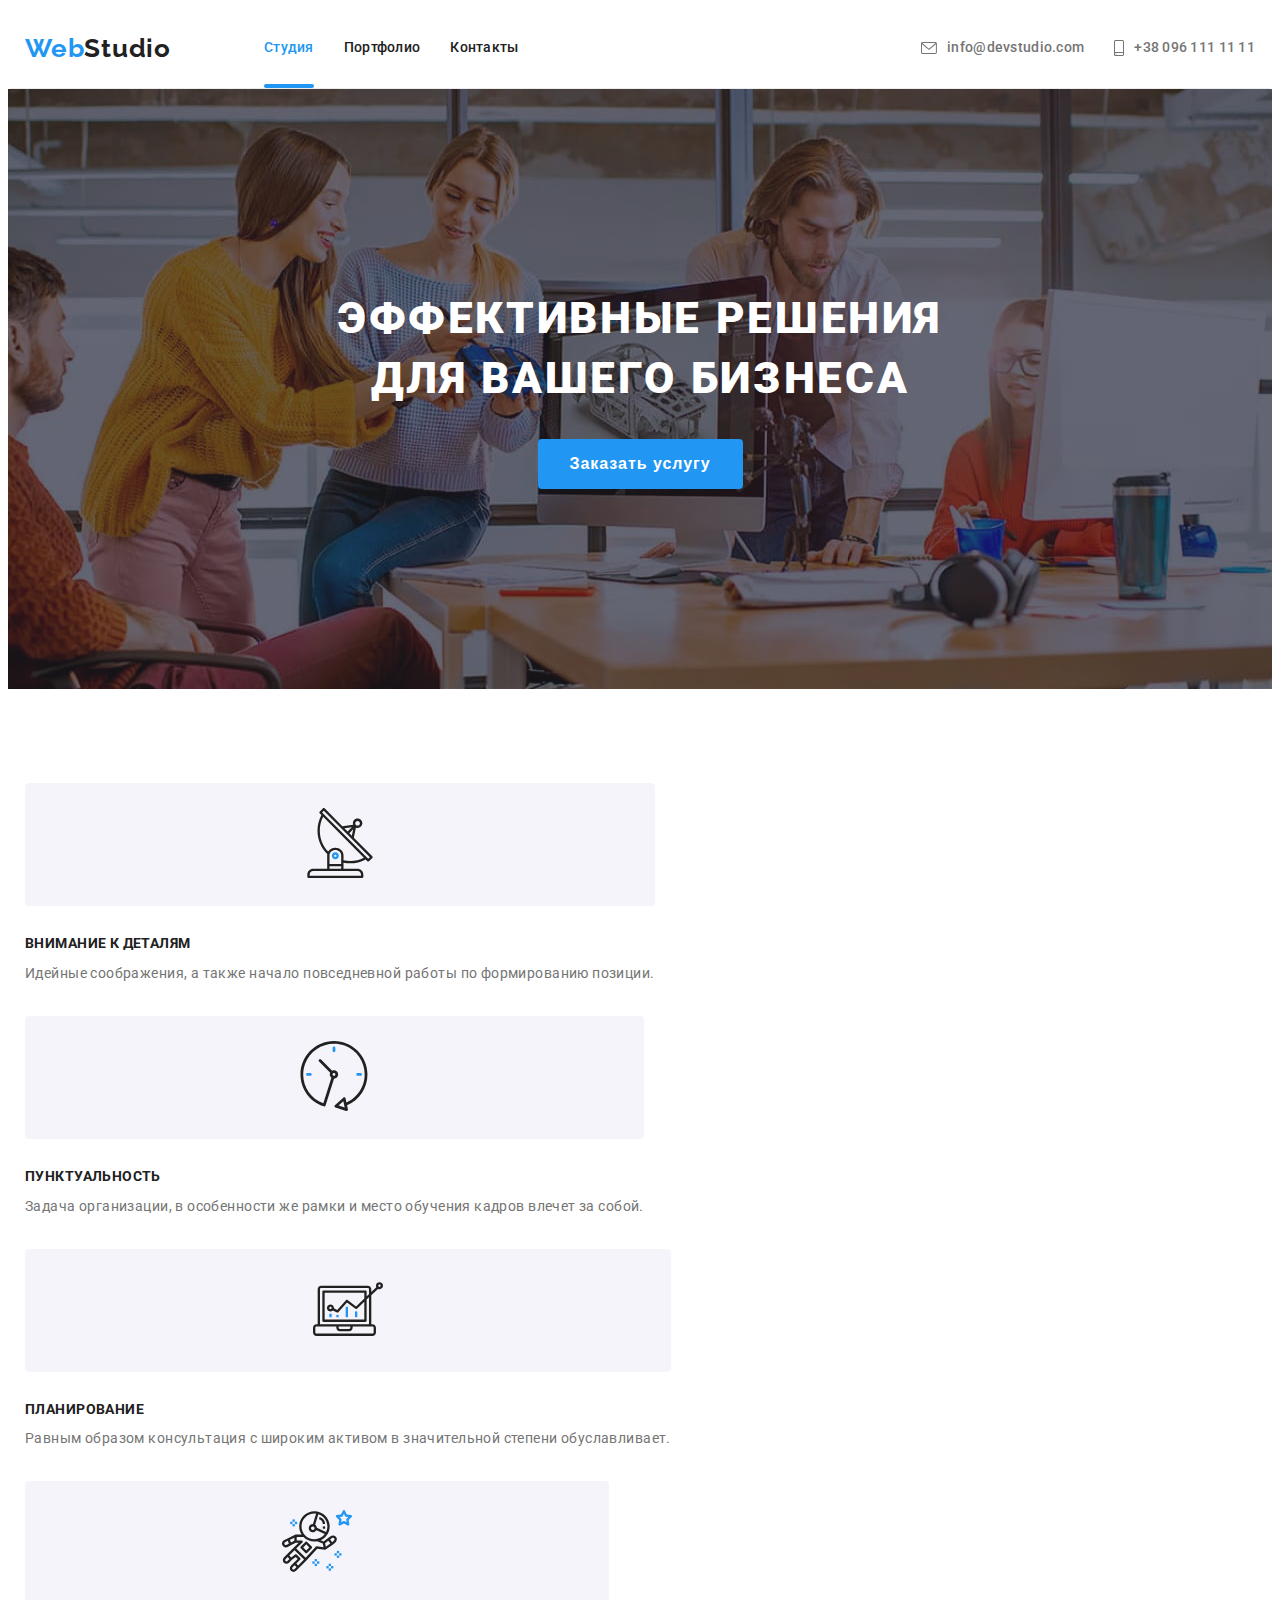
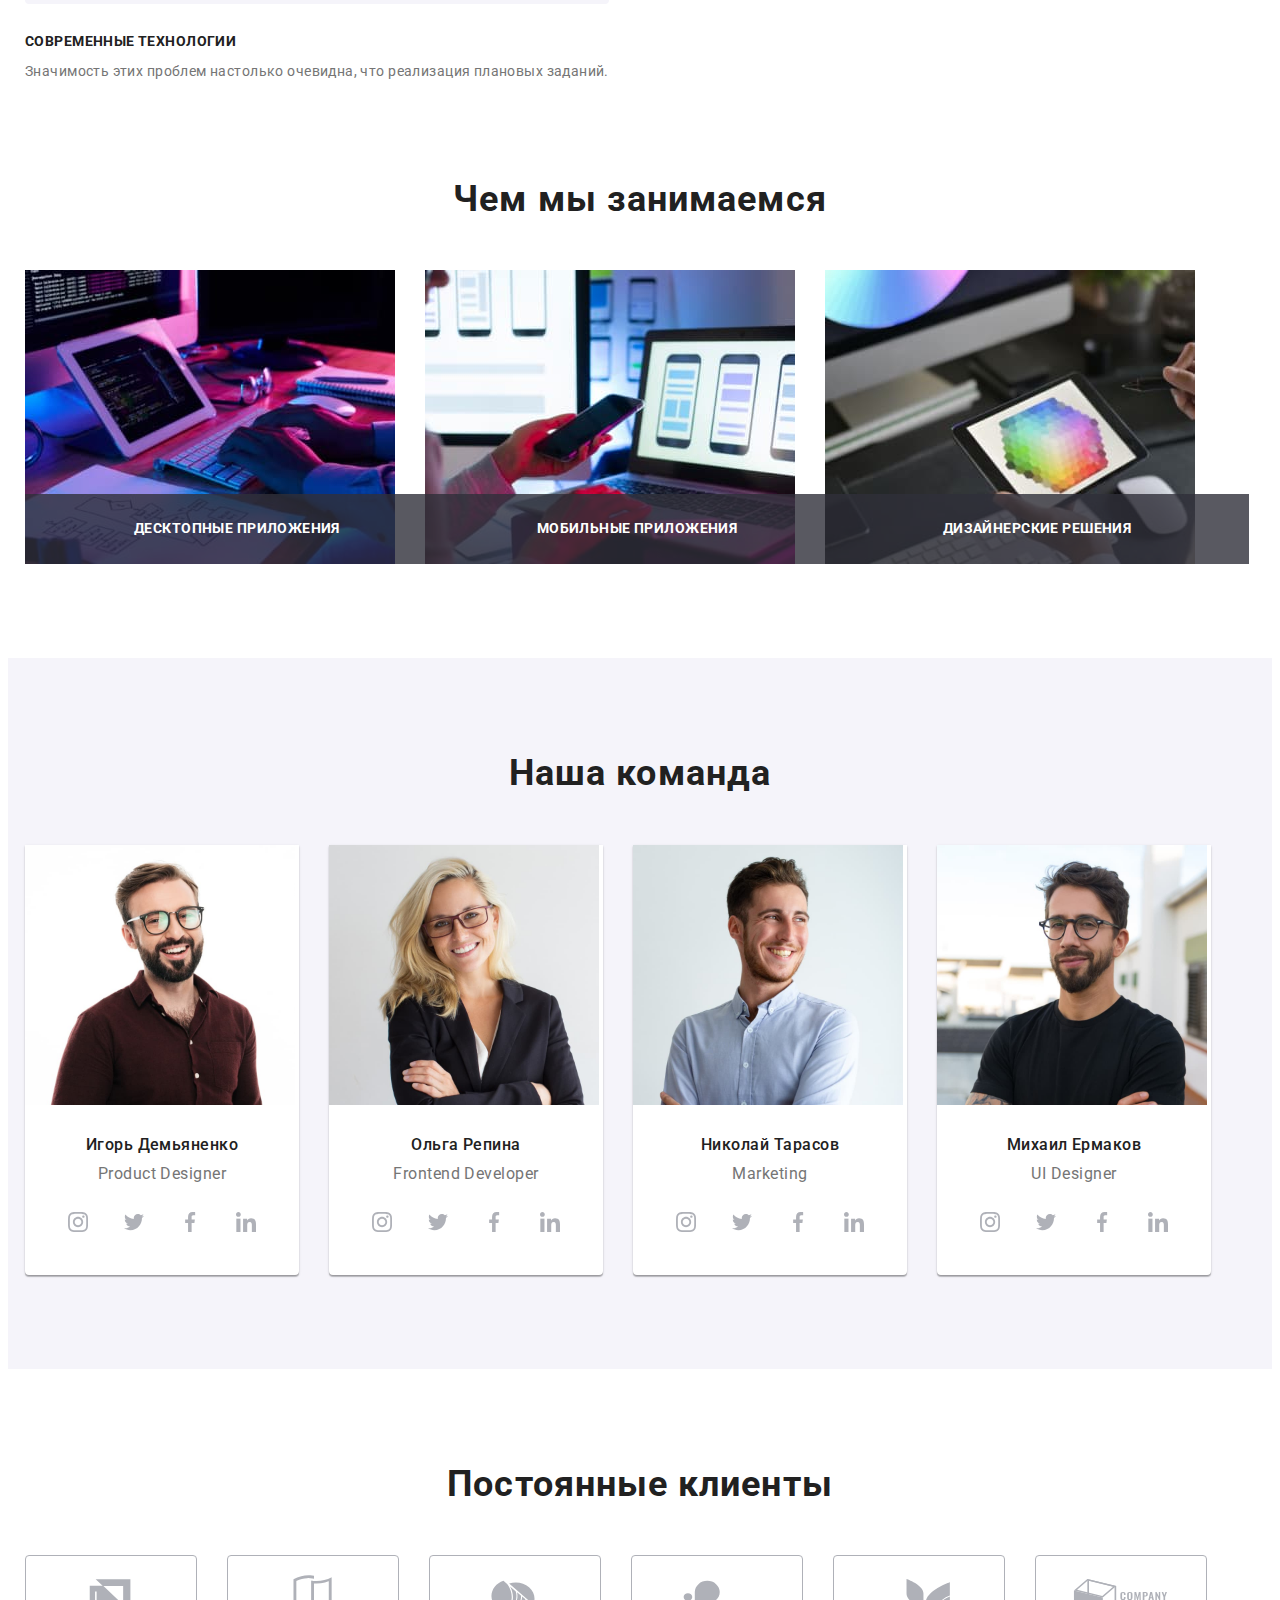
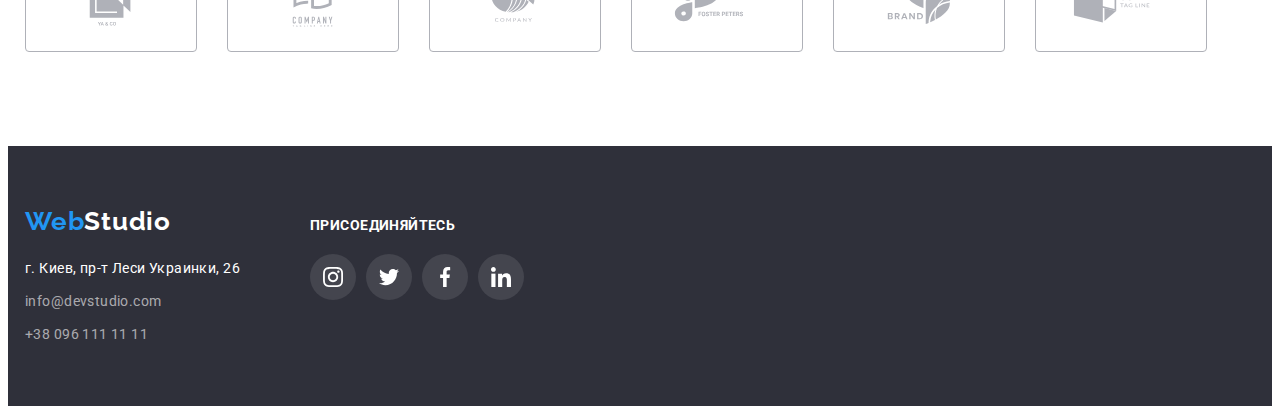
==== index.html @ f4f4cb3c "добавляет позиционирование и анимацию" ====
<!DOCTYPE html>
<html lang="ru">
  <head>
    <meta charset="UTF-8" />
    <meta http-equiv="X-UA-Compatible" content="IE=edge" />
    <meta name="viewport" content="width=device-width, initial-scale=1.0" />
    <title>Студия</title>
    <link rel="preconnect" href="https://fonts.googleapis.com" />
    <link rel="preconnect" href="https://fonts.gstatic.com" crossorigin />
    <link
      href="https://fonts.googleapis.com/css2?family=Raleway:wght@700&family=Roboto:wght@400;500;700;900&display=swap"
      rel="stylesheet"
    />
    <link
      rel="stylesheet"
      href="https://cdnjs.cloudflare.com/ajax/libs/modern-normalize/1.1.0/modern-normalize.min.css"
      integrity="sha512-wpPYUAdjBVSE4KJnH1VR1HeZfpl1ub8YT/NKx4PuQ5NmX2tKuGu6U/JRp5y+Y8XG2tV+wKQpNHVUX03MfMFn9Q=="
      crossorigin="anonymous"
      referrerpolicy="no-referrer"
    />
    <link rel="stylesheet" href="./css/styles.css" />
  </head>
  <body>
    <!--________________________ Хедер_______________________________________-->
    <header class="header">
      <div class="container">
        <a href="./index.html" class="logo link"
          >Web<span class="text-black">Studio</span></a
        >
        <nav class="nav">
          <ul class="nav-list list">
            <li class="nav-item">
              <a href="./index.html" class="nav-link current link">Студия</a>
            </li>
            <li class="nav-item">
              <a href="./portfolio.html" class="nav-link link">Портфолио</a>
            </li>
            <li class="nav-item">
              <a href="" class="nav-link link">Контакты</a>
            </li>
          </ul>
        </nav>

        <ul class="contacts-list list">
          <li class="contacts-item">
            <a href="mailto:info@devstudio.com" class="contacts-link link"
              ><svg class="icon contacts-icon" width="16" height="12">
                <use href="./images/icon.svg#icon-envelope"></use></svg
              >info@devstudio.com</a
            >
          </li>
          <li class="contacts-item">
            <a href="tel:+380961111111" class="contacts-link link">
              <svg class="icon contacts-icon" width="10" height="16">
                <use href="./images/icon.svg#icon-smartphone"></use></svg
              >+38 096 111 11 11</a
            >
          </li>
        </ul>
      </div>
    </header>

    <main>
      <!--__________________________Герой ____________________________-->
      <section class="hero">
        <div class="container">
          <h1 class="hero-title">Эффективные решения для вашего бизнеса</h1>
          <button class="hero-btn btn" type="button" data-modal-open>
            Заказать услугу
          </button>
        </div>
      </section>

      <!--________________________ Преимущества ______________________-->
      <section class="section features">
        <div class="container">
          <h2 class="visually-hidden">Преимущества</h2>
          <ul class="card-set features-list list">
            <li class="card-set-item features-item">
              <div class="features-wrap-icon">
                <svg class="icon features-icon" width="70" height="70">
                  <use href="./images/icon.svg#icon-antenna"></use>
                </svg>
              </div>
              <h3 class="features-title">Внимание к деталям</h3>
              <p class="features-text">
                Идейные соображения, а также начало повседневной работы по
                формированию позиции.
              </p>
            </li>
            <li class="card-set-item features-item">
              <div class="features-wrap-icon">
                <svg class="icon features-icon" width="70" height="70">
                  <use href="./images/icon.svg#icon-clock"></use>
                </svg>
              </div>
              <h3 class="features-title">Пунктуальность</h3>
              <p class="features-text">
                Задача организации, в особенности же рамки и место обучения
                кадров влечет за собой.
              </p>
            </li>
            <li class="card-set-item features-item">
              <div class="features-wrap-icon">
                <svg class="icon features-icon" width="70" height="70">
                  <use href="./images/icon.svg#icon-diagram"></use>
                </svg>
              </div>
              <h3 class="features-title">Планирование</h3>
              <p class="features-text">
                Равным образом консультация с широким активом в значительной
                степени обуславливает.
              </p>
            </li>
            <li class="card-set-item features-item">
              <div class="features-wrap-icon">
                <svg class="icon features-icon" width="70" height="70">
                  <use href="./images/icon.svg#icon-astronaut"></use>
                </svg>
              </div>
              <h3 class="features-title">Современные технологии</h3>
              <p class="features-text">
                Значимость этих проблем настолько очевидна, что реализация
                плановых заданий.
              </p>
            </li>
          </ul>
        </div>
      </section>
      <!--______________________ Чем мы занимаемся______________________-->
      <section class="section doing">
        <div class="container">
          <h2 class="section-title doing-title">Чем мы занимаемся</h2>
          <ul class="card-set doing-list list">
            <li class="card-set-item doing-item">
              <img
                src="./images/our-gualities-1.jpg"
                alt="our-gualities-1"
                width="370"
              />
              <h3 class="doing-item-title">Десктопные приложения</h3>
            </li>
            <li class="card-set-item doing-item">
              <img
                src="./images/our-gualities-2.jpg"
                alt="our-gualities-2"
                width="370"
              />
              <h3 class="doing-item-title">Мобильные приложения</h3>
            </li>
            <li class="card-set-item doing-item">
              <img
                src="./images/our-gualities-3.jpg"
                alt="our-gualities-3"
                width="370"
              />
              <h3 class="doing-item-title">Дизайнерские решения</h3>
            </li>
          </ul>
        </div>
      </section>
      <!--_______________________Наша команда ______________________________-->
      <section class="section team">
        <div class="container">
          <h2 class="section-title team-title">Наша команда</h2>
          <ul class="card-set team-list list">
            <li class="card-set-item team-item">
              <img
                src="./images/team-member-1.jpg"
                alt="team-member-1"
                width="270"
              />
              <div class="team-info">
                <h3 class="team-item-title">Игорь Демьяненко</h3>
                <p class="team-item-text">Product Designer</p>
                <ul class="card-set soc-list list">
                  <li class="card-set-item soc-item">
                    <a href="" class="soc-link link">
                      <svg class="icon item-icon" width="20" height="20">
                        <use href="./images/icon.svg#icon-instagram"></use>
                      </svg>
                    </a>
                  </li>
                  <li class="card-set-item soc-item">
                    <a href="" class="soc-link link">
                      <svg class="icon item-icon" width="20" height="20">
                        <use href="./images/icon.svg#icon-twitter"></use>
                      </svg>
                    </a>
                  </li>
                  <li class="card-set-item soc-item">
                    <a href="" class="soc-link link">
                      <svg class="icon item-icon" width="20" height="20">
                        <use href="./images/icon.svg#icon-facebook"></use>
                      </svg>
                    </a>
                  </li>
                  <li class="card-set-item soc-item">
                    <a href="" class="soc-link link">
                      <svg class="icon item-icon" width="20" height="20">
                        <use href="./images/icon.svg#icon-linkedin"></use>
                      </svg>
                    </a>
                  </li>
                </ul>
              </div>
            </li>
            <li class="card-set-item team-item">
              <img
                src="./images/team-member-2.jpg"
                alt="team-member-2"
                width="270"
              />
              <div class="team-info">
                <h3 class="team-item-title">Ольга Репина</h3>
                <p class="team-item-text">Frontend Developer</p>
                <ul class="card-set soc-list list">
                  <li class="card-set-item soc-item">
                    <a href="" class="soc-link link">
                      <svg class="icon item-icon" width="20" height="20">
                        <use href="./images/icon.svg#icon-instagram"></use>
                      </svg>
                    </a>
                  </li>
                  <li class="card-set-item soc-item">
                    <a href="" class="soc-link link">
                      <svg class="icon item-icon" width="20" height="20">
                        <use href="./images/icon.svg#icon-twitter"></use>
                      </svg>
                    </a>
                  </li>
                  <li class="card-set-item soc-item">
                    <a href="" class="soc-link link">
                      <svg class="icon item-icon" width="20" height="20">
                        <use href="./images/icon.svg#icon-facebook"></use>
                      </svg>
                    </a>
                  </li>
                  <li class="card-set-item soc-item">
                    <a href="" class="soc-link link">
                      <svg class="icon item-icon" width="20" height="20">
                        <use href="./images/icon.svg#icon-linkedin"></use>
                      </svg>
                    </a>
                  </li>
                </ul>
              </div>
            </li>
            <li class="card-set-item team-item">
              <img
                src="./images/team-member-3.jpg"
                alt="team-member-3"
                width="270"
              />
              <div class="team-info">
                <h3 class="team-item-title">Николай Тарасов</h3>
                <p class="team-item-text">Marketing</p>
                <ul class="card-set soc-list list">
                  <li class="card-set-item soc-item">
                    <a href="" class="soc-link link">
                      <svg class="icon item-icon" width="20" height="20">
                        <use href="./images/icon.svg#icon-instagram"></use>
                      </svg>
                    </a>
                  </li>
                  <li class="card-set-item soc-item">
                    <a href="" class="soc-link link">
                      <svg class="icon item-icon" width="20" height="20">
                        <use href="./images/icon.svg#icon-twitter"></use>
                      </svg>
                    </a>
                  </li>
                  <li class="card-set-item soc-item">
                    <a href="" class="soc-link link">
                      <svg class="icon item-icon" width="20" height="20">
                        <use href="./images/icon.svg#icon-facebook"></use>
                      </svg>
                    </a>
                  </li>
                  <li class="card-set-item soc-item">
                    <a href="" class="soc-link link">
                      <svg class="icon item-icon" width="20" height="20">
                        <use href="./images/icon.svg#icon-linkedin"></use>
                      </svg>
                    </a>
                  </li>
                </ul>
              </div>
            </li>
            <li class="card-set-item team-item">
              <img
                src="./images/team-member-4.jpg"
                alt="team-member-4"
                width="270"
              />
              <div class="team-info">
                <h3 class="team-item-title">Михаил Ермаков</h3>
                <p class="team-item-text">UI Designer</p>
                <ul class="card-set soc-list list">
                  <li class="card-set-item soc-item">
                    <a href="" class="soc-link link">
                      <svg class="icon item-icon" width="20" height="20">
                        <use href="./images/icon.svg#icon-instagram"></use>
                      </svg>
                    </a>
                  </li>
                  <li class="card-set-item soc-item">
                    <a href="" class="soc-link link">
                      <svg class="icon item-icon" width="20" height="20">
                        <use href="./images/icon.svg#icon-twitter"></use>
                      </svg>
                    </a>
                  </li>
                  <li class="card-set-item soc-item">
                    <a href="" class="soc-link link">
                      <svg class="icon item-icon" width="20" height="20">
                        <use href="./images/icon.svg#icon-facebook"></use>
                      </svg>
                    </a>
                  </li>
                  <li class="card-set-item soc-item">
                    <a href="" class="soc-link link">
                      <svg class="icon item-icon" width="20" height="20">
                        <use href="./images/icon.svg#icon-linkedin"></use>
                      </svg>
                    </a>
                  </li>
                </ul>
              </div>
            </li>
          </ul>
        </div>
      </section>

      <!-- _________________________Постоянные клиенты_________________________ -->
      <section class="clients section">
        <div class="container">
          <h2 class="clients-title section-title">Постоянные клиенты</h2>
          <ul class="card-set clients-list list">
            <li class="card-set-item clients-item">
              <a href="" class="clients-link link">
                <svg class="icon clients-icon" width="106" height="60">
                  <use href="./images/icon.svg#icon-logo-1"></use>
                </svg>
              </a>
            </li>
            <li class="card-set-item clients-item">
              <a href="" class="clients-link link">
                <svg class="icon clients-icon" width="106" height="60">
                  <use href="./images/icon.svg#icon-logo-2"></use>
                </svg>
              </a>
            </li>
            <li class="card-set-item clients-item">
              <a href="" class="clients-link link">
                <svg class="icon clients-icon" width="106" height="60">
                  <use href="./images/icon.svg#icon-logo-3"></use>
                </svg>
              </a>
            </li>
            <li class="card-set-item clients-item">
              <a href="" class="clients-link link">
                <svg class="icon clients-icon" width="106" height="60">
                  <use href="./images/icon.svg#icon-logo-4"></use>
                </svg>
              </a>
            </li>
            <li class="card-set-item clients-item">
              <a href="" class="clients-link link">
                <svg class="icon clients-icon" width="106" height="60">
                  <use href="./images/icon.svg#icon-logo-5"></use>
                </svg>
              </a>
            </li>
            <li class="card-set-item clients-item">
              <a href="" class="clients-link link">
                <svg class="icon clients-icon" width="106" height="60">
                  <use href="./images/icon.svg#icon-logo-6"></use>
                </svg>
              </a>
            </li>
          </ul>
        </div>
      </section>
    </main>
    <!--____________________________ Футер ___________________________________-->
    <footer class="footer">
      <div class="container footer-container">
        <div class="footer-contacts-info">
          <a href="./index.html" class="logo link"
            >Web<span class="text-white">Studio</span></a
          >
          <address class="footer-address">
            г. Киев, пр-т Леси Украинки, 26
            <ul class="footer-address-list list">
              <li class="footer-address-item">
                <a
                  href="mailto:info@devstudio.com"
                  class="footer-address-link link"
                  >info@devstudio.com</a
                >
              </li>
              <li class="footer-address-item">
                <a href="tel:+380961111111" class="footer-address-link link"
                  >+38 096 111 11 11</a
                >
              </li>
            </ul>
          </address>
        </div>
        <div class="footer-subscribe">
          <b class="subscrible-title">Присоединяйтесь</b>
          <ul class="card-set soc-list list">
            <li class="card-set-item soc-item">
              <a href="" class="soc-link link">
                <svg class="icon item-icon" width="20" height="20">
                  <use href="./images/icon.svg#icon-instagram"></use>
                </svg>
              </a>
            </li>
            <li class="card-set-item soc-item">
              <a href="" class="soc-link link">
                <svg class="icon item-icon" width="20" height="20">
                  <use href="./images/icon.svg#icon-twitter"></use>
                </svg>
              </a>
            </li>
            <li class="card-set-item soc-item">
              <a href="" class="soc-link link">
                <svg class="icon item-icon" width="20" height="20">
                  <use href="./images/icon.svg#icon-facebook"></use>
                </svg>
              </a>
            </li>
            <li class="card-set-item soc-item">
              <a href="" class="soc-link link">
                <svg class="icon item-icon" width="20" height="20">
                  <use href="./images/icon.svg#icon-linkedin"></use>
                </svg>
              </a>
            </li>
          </ul>
        </div>
      </div>
    </footer>
    <div class="backdrop is-hidden" data-modal>
      <div class="modal">
        <button class="btn modal-btn-close" type="button" data-modal-close>
          <svg
            class="icon icon-modal-btn"
            width="18"
            height="18"
            data-modal-close
          >
            <use href="./images/icon.svg#icon-btn-close"></use>
          </svg>
        </button>
      </div>
    </div>
    <script src="./js/modal.js"></script>
  </body>
</html>
---- css/styles.css ----
/* цвет основного текста #757575 */
/* вторичный цвет текста  #212121;
     /* акцент #2196F3 */
/* цвет фона ##FFFFFF */
/* вторичный цвет фона #F5F4FA */

:root {
  --primary-text-color: #757575;
  --secondary-text-color: ;
  --title-text-color: #212121;
  --secondary-title-color: #ffffff;
  --accent-color: #2196f3;
  --primary-bg-color: #ffffff;
  --secondary-bg-color: #f5f4fa;
  --card-gap: 30px;
  --card-item: 3;
  --color-icon: #afb1b8;
  --transition: 250ms cubic-bezier(0.4, 0, 0.2, 1);
}

h1,
h2,
h3,
h4,
h5,
h6,
p {
  margin: 0;
}

ul {
  margin: 0;
  padding-left: 0;
}

body {
  font-family: "Roboto", sans-serif;
  font-size: 14px;
  background-color: var(--primary-bg-color);
  color: var(--primary-text-color);
}

img {
  display: block;
  max-width: 100%;
  height: auto;
}

a {
  color: currentColor;
}

.section {
  padding-top: 94px;
  padding-bottom: 94px;
}

.container {
  width: 1230px;
  padding-left: 15px;
  padding-right: 15px;
  margin: 0 auto;
}

.link {
  text-decoration: none;
}

.list {
  list-style: none;
}

.btn {
  cursor: pointer;
  border: none;
  border-radius: 4px;
}

.visually-hidden {
  position: absolute;
  width: 1px;
  height: 1px;
  margin: -1px;
  border: 0;
  padding: 0;
  white-space: nowrap;
  clip-path: inset(100%);
  clip: rect(0 0 0 0);
  overflow: hidden;
}

.accent {
  color: var(--accent-color);
}

.section-title {
  margin-left: auto;
  margin-right: auto;
  margin-bottom: 50px;
  font-weight: 700;
  font-size: 36px;
  line-height: 1.17;
  letter-spacing: 0.03em;
  text-align: center;
  color: var(--title-text-color);
}

.card-set {
  display: flex;
  flex-wrap: wrap;
  gap: var(--card-gap);
}

.card-set-item {
  flex-basis: calc(
    (100% - ((var(--card-item)-1)) * var(--card-gap)) / var(--card-item)
  );
}

.text-white {
  color: var(--secondary-title-color);
}
.text-black {
  color: var(--title-text-color);
}

.icon {
  fill: #afb1b8;
}
/* Социальные сети */
.soc-list {
  --card-gap: 10px;
  --card-item: 4;
}

.item-icon {
  transition: fill var(--transition);
}

.soc-link {
  transition: background-color var(--transition);
  display: flex;
  align-items: center;
  justify-content: center;
  width: 44px;
  height: 44px;
  border-radius: 50%;
  border: 1px solid transparent;
}

.soc-link:hover,
.soc-link:focus {
  background-color: var(--accent-color);
}

.soc-link:hover .item-icon,
.soc-link:focus .item-icon {
  fill: #ffffff;
}
/* ------------------------Хедер---------------------------- */
.header .container {
  display: flex;
  align-items: center;
  border-bottom: 1px solid #ececec;
}

.header .logo {
  margin-right: 93px;
}

.logo {
  font-family: "Raleway";
  font-weight: 700;
  font-size: 26px;
  line-height: 1.19;
  letter-spacing: 0.03em;
  color: var(--accent-color);
}

.nav-list,
.contacts-list {
  display: flex;
  gap: var(--card-gap);
}

.contacts-list {
  margin-left: auto;
}

.nav-item {
  position: relative;
}

.nav-link,
.contacts-link {
  transition: color var(--transition);
  display: block;
  align-items: center;
  justify-content: center;
  padding-top: 32px;
  padding-bottom: 32px;
  font-weight: 500;
  line-height: 1.14;
  letter-spacing: 0.02em;
}

.nav-link {
  color: var(--title-text-color);
}

.nav-link.current {
  color: var(--accent-color);
}

.current.nav-link::after {
  position: absolute;
  bottom: 0;
  content: "";
  display: block;
  height: 4px;
  width: 100%;
  border-radius: 2px;
  background-color: var(--accent-color);
}

.contacts-link {
  display: flex;
  color: var(--primary-text-color);
}

.nav-link:hover,
.nav-link:focus,
.contacts-link:hover,
.contacts-link:focus {
  color: var(--accent-color);
}

.contacts-icon {
  transition: fill var(--transition);
  fill: currentColor;
  margin-right: 10px;
}

.contacts-link:hover .contacts-icon,
.contacts-link:focus .contacts-icon {
  fill: currentColor;
}
/* --------------------Герой--------------------------- */
.hero {
  padding-top: 200px;
  padding-bottom: 200px;
  text-align: center;
  background-color: #2f303a;
  background-image: linear-gradient(
      rgba(47, 48, 58, 0.4),
      rgba(47, 48, 58, 0.4)
    ),
    url(../images/hero.jpg);
  background-size: cover;
  background-repeat: no-repeat;
  background-position: center;
  max-width: 1600px;
}

.hero-title {
  margin-bottom: 30px;
  margin-left: auto;
  margin-right: auto;
  max-width: 696px;

  font-weight: 900;
  font-size: 44px;
  line-height: 1.36;
  letter-spacing: 0.06em;
  text-transform: uppercase;
  color: var(--secondary-title-color);
}

.hero-btn {
  transition: background-color var(--transition);
  display: flex;
  justify-content: center;
  align-items: center;
  padding: 10px 32px;
  font-weight: 700;
  font-size: 16px;
  line-height: 1.88;
  letter-spacing: 0.06em;
  color: var(--secondary-title-color);
  background-color: var(--accent-color);
  margin: 0 auto;
}
.hero-btn:hover,
.hero-btn:focus {
  background-color: #188ce8;
}

/* ---------------------- Преимущества ----------------- */
.features-item {
  --card-gap: 30px;
  --card-item: 4;
}

.features-wrap-icon {
  margin-bottom: 30px;
  background-color: var(--secondary-bg-color);
  border-radius: 4px;
  text-align: center;
}

.features-icon {
  margin-bottom: 25px;
  margin-top: 25px;
  fill: var(--title-text-color);
}

.features-title {
  margin-bottom: 10px;
  font-weight: 700;
  font-size: 14px;
  line-height: 1.14;
  letter-spacing: 0.03em;
  text-transform: uppercase;
  color: var(--title-text-color);
}

.features-text {
  line-height: 1.71;
  letter-spacing: 0.03em;
}

/* ---------------------Чем мы занимаемся------------------ */
.doing {
  padding-top: 0;
}

.doing-item {
  position: relative;
}

.doing-item-title {
  position: absolute;
  bottom: 0;
  left: 0;
  width: 100%;
  padding: 27px;
  font-weight: 700;
  font-size: 14px;
  line-height: 1.14;
  text-align: center;
  letter-spacing: 0.03em;
  text-transform: uppercase;
  background: rgba(47, 48, 58, 0.8);
  color: var(--secondary-title-color);
}
/* ------------------ Наша команда------------------------ */
.team {
  background-color: var(--secondary-bg-color);
}

.team-item {
  box-shadow: 0px 1px 3px rgba(0, 0, 0, 0.12), 0px 1px 1px rgba(0, 0, 0, 0.14),
    0px 2px 1px rgba(0, 0, 0, 0.2);
  border-radius: 0px 0px 4px 4px;

  --card-item: 4;
  text-align: center;
  background-color: var(--primary-bg-color);
}

.team-info {
  padding: 30px;
}

.team-item-title {
  margin-bottom: 10px;
  font-weight: 500;
  font-size: 16px;
  line-height: 1.19;
  letter-spacing: 0.03em;
  color: var(--title-text-color);
}

.team-item-text {
  margin-bottom: 16px;
  font-size: 16px;
  line-height: 1.19;
  letter-spacing: 0.03em;
}

/* --------------Постоянные клиенты--------------------*/
.clients-list {
  --card-gap: 30px;
  --card-item: 6;
}

.clients-link {
  transition: color var(--transition);
  display: block;
  padding: 16px 32px;
  border: 1px solid;
  border-radius: 4px;
  color: var(--color-icon);
}

.clients-icon {
  transition: fill var(--transition);
  fill: currentColor;
}

.clients-link:hover,
.clients-link:focus {
  border: 1px solid;
  color: var(--accent-color);
}

.clients-link:hover .clients-icon,
.clients-link:focus .clients-icon {
  fill: currentColor;
}

/* ----------------------Футер ----------------------- */

.footer {
  padding-top: 60px;
  padding-bottom: 60px;
  background-color: #2f303a;
}

.footer-container {
  display: flex;
}

.footer-contacts-info {
  display: block;
  margin-right: 70px;
}

.footer .logo {
  display: block;
  margin-bottom: 20px;
}

.footer-address {
  color: var(--secondary-title-color);
  font-style: normal;
  line-height: 1.71;
  letter-spacing: 0.03em;
}

.footer-address-list,
.footer-address-item + .footer-address-item {
  margin-top: 9px;
}

.footer-address-link {
  transition: color var(--transition);
  color: rgba(255, 255, 255, 0.6);
}

.footer-address-link:hover,
.footer-address-link:focus {
  color: var(--accent-color);
}

.footer-subscribe {
  margin-right: auto;
  margin-top: 12px;
}

.subscrible-title {
  display: block;
  margin-bottom: 20px;
  font-weight: 700;
  font-size: 14px;
  line-height: 1.14;
  letter-spacing: 0.03em;
  text-transform: uppercase;
  color: var(--secondary-title-color);
}

.footer-subscribe .soc-link {
  background-color: rgba(255, 255, 255, 0.1);
}

.footer-subscribe .icon {
  fill: var(--secondary-title-color);
}

.footer-subscribe .soc-link:hover,
.footer-subscribe .soc-link:focus {
  background-color: var(--accent-color);
}

/* ----------------- Модальное окно ------------------------*/
.is-hidden {
  opacity: 0;
  visibility: hidden;
  pointer-events: none;
}

.backdrop {
  transition: opacity var(--transition), visibility var(--transition);
  top: 0;
  left: 0;
  position: fixed;
  width: 100%;
  height: 100%;
  background-color: rgba(0, 0, 0, 0.2);
}

.modal {
  transition: transform var(--transition);
  transform: translate(-50%, -50%);
  position: absolute;
  top: 50%;
  left: 50%;
  width: 528px;
  height: 581px;
  background-color: #fff;
  border-radius: 4px;
}

.backdrop.is-hidden .modal {
  transform: translate(-50%, -50%) scale(0);
}

.modal-btn-close {
  position: absolute;
  top: 8px;
  right: 8px;
  display: flex;
  align-items: center;
  justify-content: center;
  border: 1px solid rgba(0, 0, 0, 0.1);
  border-radius: 50%;
  width: 30px;
  height: 30px;
  background-color: transparent;
  color: #000000;
}

.icon-modal-btn {
  fill: currentColor;
}
/* -----------------Страница Портфолио------------------- */
.filters-list {
  display: flex;
  justify-content: center;
  margin-bottom: 50px;
}

.filters-item:not(:last-child) {
  margin-right: 8px;
}

.filters-btn {
  transition: color var(--transition), background-color var(--transition),
    box-shadow var(--transition);
  padding-top: 6px;
  padding-right: 22px;
  padding-bottom: 6px;
  padding-left: 22px;
  font-weight: 500;
  font-size: 16px;
  line-height: 1.62;
  letter-spacing: 0.03em;
  background-color: var(--secondary-bg-color);
  color: var(--title-text-color);
}

.filters-btn:focus,
.filters-btn:hover {
  color: var(--secondary-title-color);
  background-color: var(--accent-color);
  box-shadow: 0px 3px 1px rgba(0, 0, 0, 0.1), 0px 1px 2px rgba(0, 0, 0, 0.08),
    0px 2px 2px rgba(0, 0, 0, 0.12);
}

.projects-item {
  border: 1px solid #eeeeee;
}

.projects-item:hover,
.projects-item:focus {
  box-shadow: 0px 1px 1px rgba(0, 0, 0, 0.12), 0px 4px 4px rgba(0, 0, 0, 0.06),
    1px 4px 6px rgba(0, 0, 0, 0.16);
}

.projects-thumb {
  position: relative;
  overflow: hidden;
}

.projects-thumb:hover .overlay-text,
.projects-thumb:focus .overlay-text {
  transform: translateY(0);
}

.overlay-text {
  transition: transform var(--transition);
  transform: translateY(100%);
  top: 0;
  position: absolute;
  display: flex;
  align-items: center;
  justify-content: center;
  padding: 24px;
  width: 100%;
  height: 100%;
  font-size: 18px;
  line-height: 1.56;
  letter-spacing: 0.03em;
  color: var(--secondary-title-color);
  background-color: rgba(33, 150, 243, 0.9);
}

.projects-wrap {
  padding: 20px 24px;
}

.projects-title {
  margin-bottom: 4px;
  font-weight: 700;
  font-size: 18px;
  line-height: 2;
  letter-spacing: 0.06em;
  color: var(--title-text-color);
}

.projects-group {
  font-size: 16px;
  line-height: 1.88;
  letter-spacing: 0.03em;
  color: var(--primary-text-color);
}
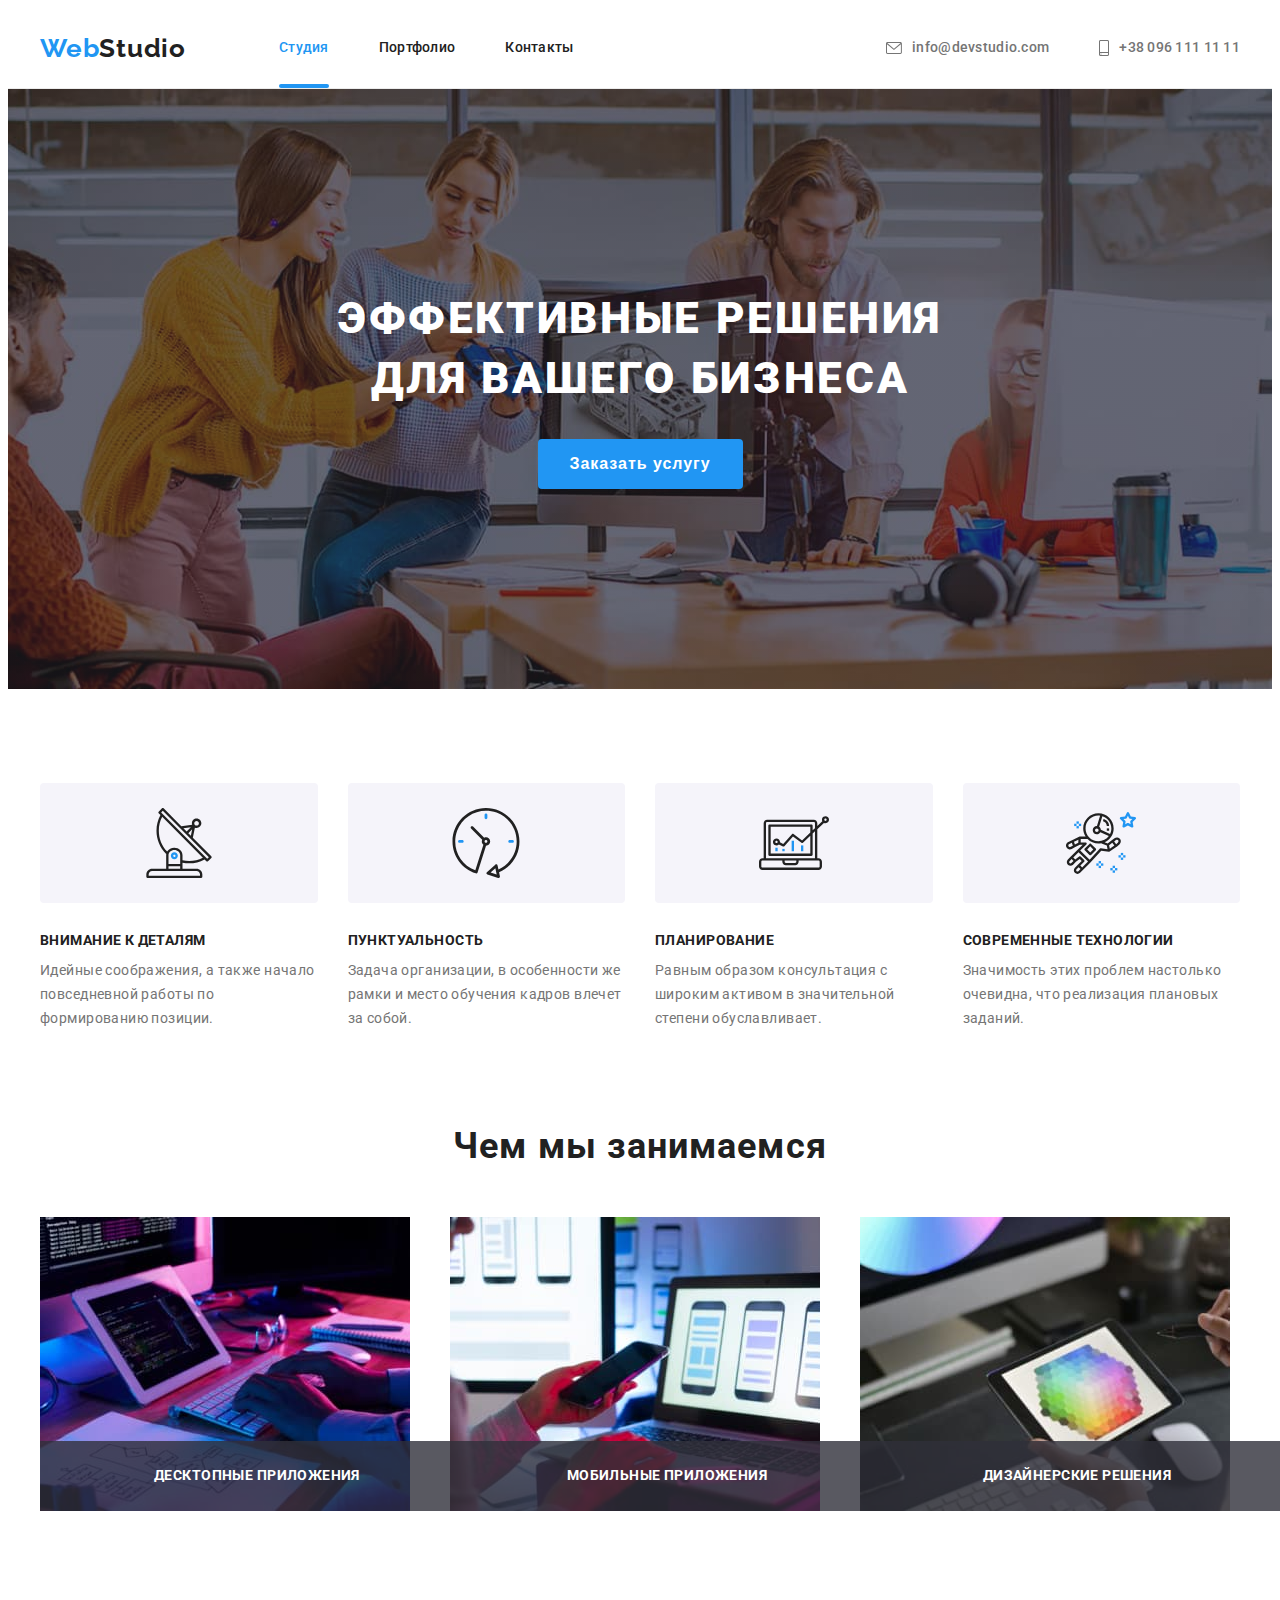
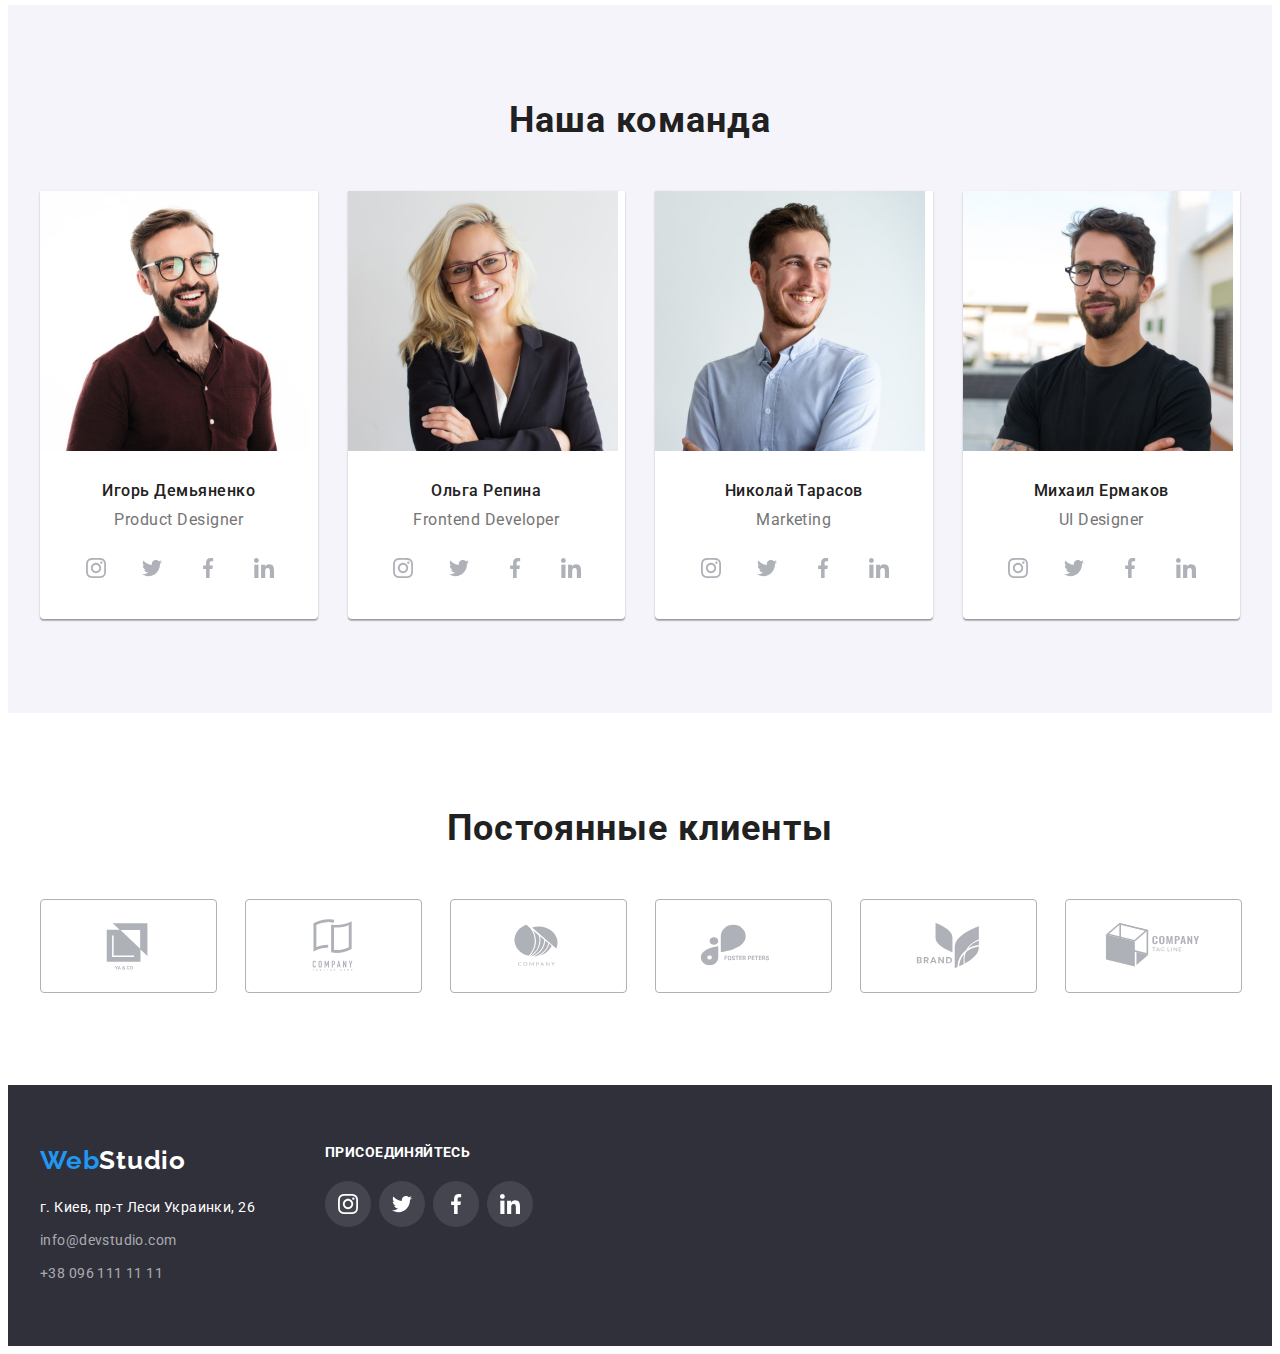
==== commit 5ff158f3: "commit" ====
--- a/index.html
+++ b/index.html
@@ -387,26 +387,28 @@
     <footer class="footer">
       <div class="container footer-container">
         <div class="footer-contacts-info">
-          <a href="./index.html" class="logo link"
-            >Web<span class="text-white">Studio</span></a
-          >
-          <address class="footer-address">
-            г. Киев, пр-т Леси Украинки, 26
-            <ul class="footer-address-list list">
-              <li class="footer-address-item">
-                <a
-                  href="mailto:info@devstudio.com"
-                  class="footer-address-link link"
-                  >info@devstudio.com</a
-                >
-              </li>
-              <li class="footer-address-item">
-                <a href="tel:+380961111111" class="footer-address-link link"
-                  >+38 096 111 11 11</a
-                >
-              </li>
-            </ul>
-          </address>
+          <div class="footer-content">
+            <a href="./index.html" class="logo link"
+              >Web<span class="text-white">Studio</span></a
+            >
+            <address class="footer-address">
+              г. Киев, пр-т Леси Украинки, 26
+              <ul class="footer-address-list list">
+                <li class="footer-address-item">
+                  <a
+                    href="mailto:info@devstudio.com"
+                    class="footer-address-link link"
+                    >info@devstudio.com</a
+                  >
+                </li>
+                <li class="footer-address-item">
+                  <a href="tel:+380961111111" class="footer-address-link link"
+                    >+38 096 111 11 11</a
+                  >
+                </li>
+              </ul>
+            </address>
+          </div>
         </div>
         <div class="footer-subscribe">
           <b class="subscrible-title">Присоединяйтесь</b>
--- a/css/styles.css
+++ b/css/styles.css
@@ -56,7 +56,7 @@
 }
 
 .container {
-  width: 1230px;
+  width: 1200px;
   padding-left: 15px;
   padding-right: 15px;
   margin: 0 auto;
@@ -94,8 +94,6 @@
 }
 
 .section-title {
-  margin-left: auto;
-  margin-right: auto;
   margin-bottom: 50px;
   font-weight: 700;
   font-size: 36px;
@@ -113,7 +111,7 @@
 
 .card-set-item {
   flex-basis: calc(
-    (100% - ((var(--card-item)-1)) * var(--card-gap)) / var(--card-item)
+    ((100% - (var(--card-item) - 1) * var(--card-gap))) / var(--card-item)
   );
 }
 
@@ -137,13 +135,18 @@
   transition: fill var(--transition);
 }
 
+.soc-item {
+  width: 44px;
+  height: 44px;
+}
+
 .soc-link {
   transition: background-color var(--transition);
   display: flex;
   align-items: center;
   justify-content: center;
-  width: 44px;
-  height: 44px;
+  width: 100%;
+  height: 100%;
   border-radius: 50%;
   border: 1px solid transparent;
 }
@@ -158,10 +161,12 @@
   fill: #ffffff;
 }
 /* ------------------------Хедер---------------------------- */
+.header {
+  border-bottom: 1px solid #ececec;
+}
 .header .container {
   display: flex;
   align-items: center;
-  border-bottom: 1px solid #ececec;
 }
 
 .header .logo {
@@ -180,7 +185,7 @@
 .nav-list,
 .contacts-list {
   display: flex;
-  gap: var(--card-gap);
+  gap: 50px;
 }
 
 .contacts-list {
@@ -250,6 +255,7 @@
   padding-top: 200px;
   padding-bottom: 200px;
   text-align: center;
+  margin: 0 auto;
   background-color: #2f303a;
   background-image: linear-gradient(
       rgba(47, 48, 58, 0.4),
@@ -302,10 +308,12 @@
 }
 
 .features-wrap-icon {
+  display: flex;
+  align-items: center;
+  justify-content: center;
   margin-bottom: 30px;
   background-color: var(--secondary-bg-color);
   border-radius: 4px;
-  text-align: center;
 }
 
 .features-icon {
@@ -368,8 +376,16 @@
   background-color: var(--primary-bg-color);
 }
 
+.team-item .soc-list {
+  padding-left: 22px;
+  padding-right: 22px;
+}
+
 .team-info {
-  padding: 30px;
+  padding-top: 30px;
+  padding-bottom: 30px;
+  padding-right: 10px;
+  padding-left: 10px;
 }
 
 .team-item-title {
@@ -394,10 +410,18 @@
   --card-item: 6;
 }
 
+.clients-item {
+  width: 170px;
+  height: 92px;
+}
+
 .clients-link {
   transition: color var(--transition);
-  display: block;
-  padding: 16px 32px;
+  display: flex;
+  align-items: center;
+  justify-content: center;
+  width: 100%;
+  height: 100%;
   border: 1px solid;
   border-radius: 4px;
   color: var(--color-icon);
@@ -410,7 +434,6 @@
 
 .clients-link:hover,
 .clients-link:focus {
-  border: 1px solid;
   color: var(--accent-color);
 }
 
@@ -432,7 +455,11 @@
 }
 
 .footer-contacts-info {
-  display: block;
+  display: flex;
+  align-items: baseline;
+}
+
+.footer-content {
   margin-right: 70px;
 }
 
@@ -465,7 +492,6 @@
 
 .footer-subscribe {
   margin-right: auto;
-  margin-top: 12px;
 }
 
 .subscrible-title {
@@ -581,8 +607,15 @@
   border: 1px solid #eeeeee;
 }
 
-.projects-item:hover,
-.projects-item:focus {
+.projects-link {
+  transition: box-shadow var(--transition);
+  display: block;
+  width: 100%;
+  height: 100%;
+}
+
+.projects-link:hover,
+.projects-link:focus {
   box-shadow: 0px 1px 1px rgba(0, 0, 0, 0.12), 0px 4px 4px rgba(0, 0, 0, 0.06),
     1px 4px 6px rgba(0, 0, 0, 0.16);
 }
@@ -592,8 +625,8 @@
   overflow: hidden;
 }
 
-.projects-thumb:hover .overlay-text,
-.projects-thumb:focus .overlay-text {
+.projects-link:hover .overlay-text,
+.projects-link:focus .overlay-text {
   transform: translateY(0);
 }
 
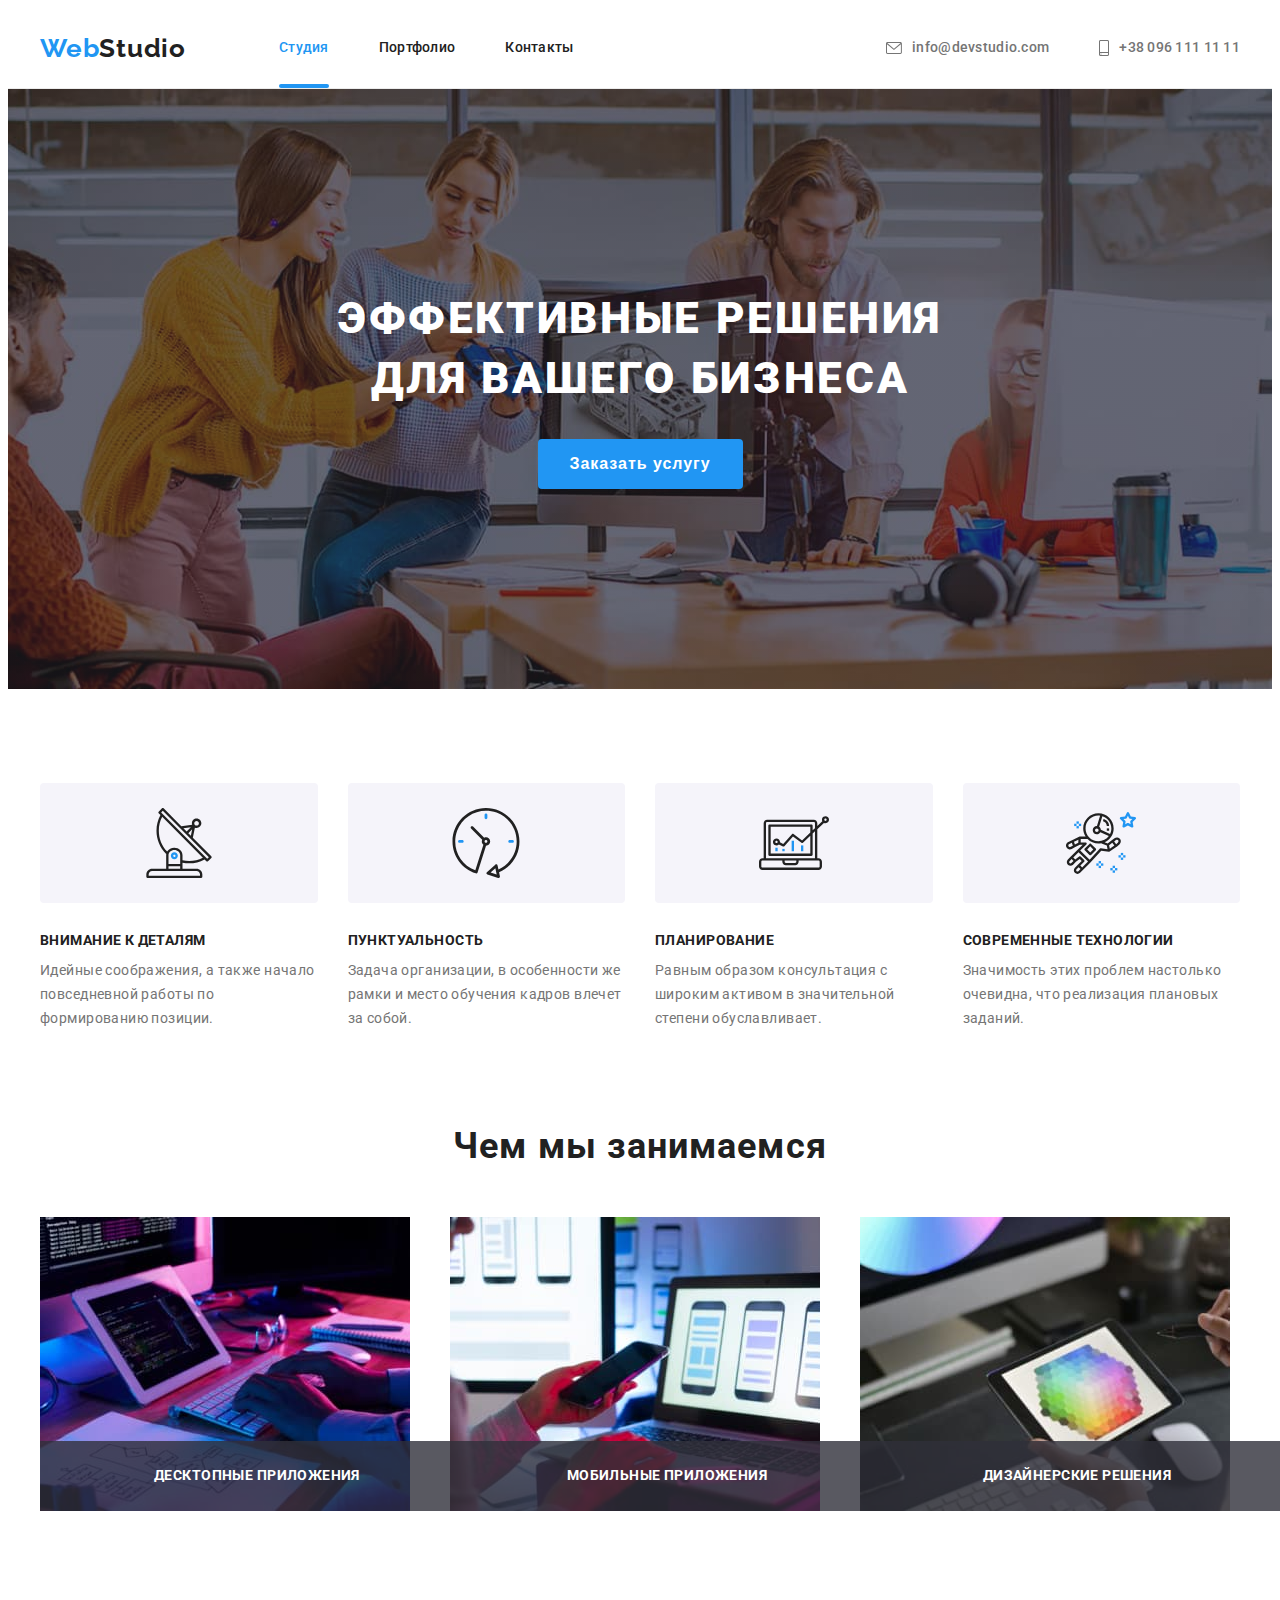
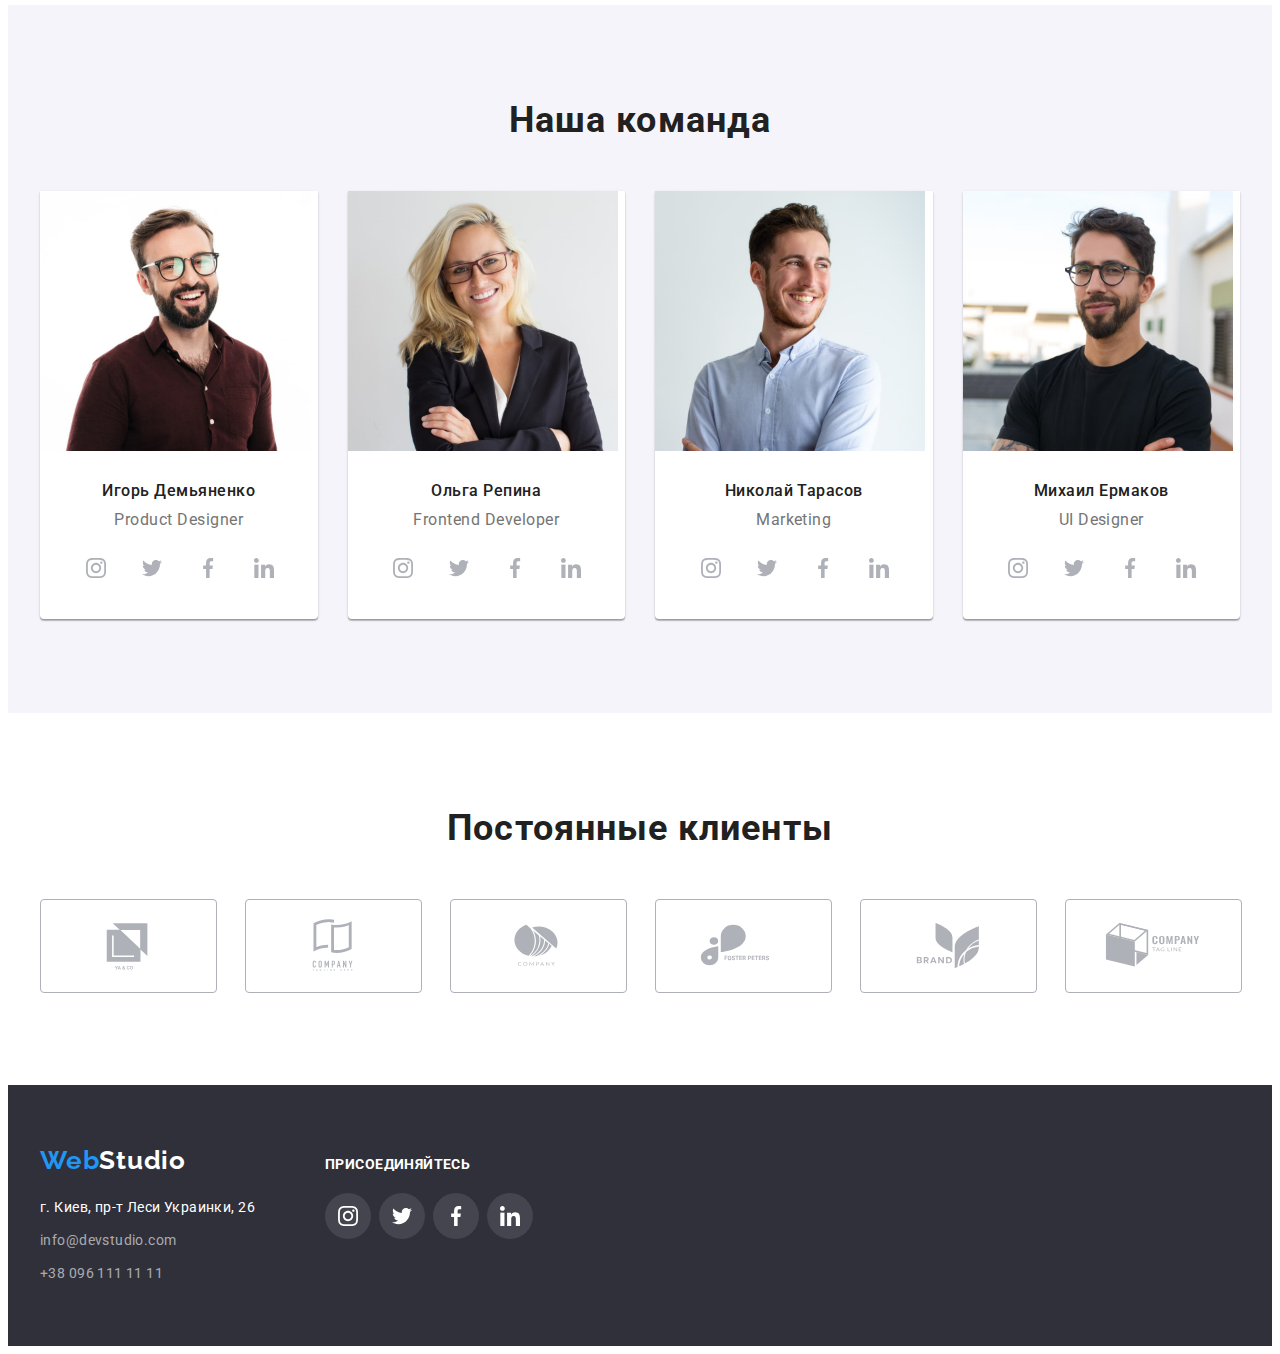
==== commit ce3d9ba7: "commit" ====
--- a/index.html
+++ b/index.html
@@ -409,42 +409,44 @@
               </ul>
             </address>
           </div>
-        </div>
-        <div class="footer-subscribe">
-          <b class="subscrible-title">Присоединяйтесь</b>
-          <ul class="card-set soc-list list">
-            <li class="card-set-item soc-item">
-              <a href="" class="soc-link link">
-                <svg class="icon item-icon" width="20" height="20">
-                  <use href="./images/icon.svg#icon-instagram"></use>
-                </svg>
-              </a>
-            </li>
-            <li class="card-set-item soc-item">
-              <a href="" class="soc-link link">
-                <svg class="icon item-icon" width="20" height="20">
-                  <use href="./images/icon.svg#icon-twitter"></use>
-                </svg>
-              </a>
-            </li>
-            <li class="card-set-item soc-item">
-              <a href="" class="soc-link link">
-                <svg class="icon item-icon" width="20" height="20">
-                  <use href="./images/icon.svg#icon-facebook"></use>
-                </svg>
-              </a>
-            </li>
-            <li class="card-set-item soc-item">
-              <a href="" class="soc-link link">
-                <svg class="icon item-icon" width="20" height="20">
-                  <use href="./images/icon.svg#icon-linkedin"></use>
-                </svg>
-              </a>
-            </li>
-          </ul>
+
+          <div class="footer-subscribe">
+            <b class="subscrible-title">Присоединяйтесь</b>
+            <ul class="card-set soc-list list">
+              <li class="card-set-item soc-item">
+                <a href="" class="soc-link link">
+                  <svg class="icon item-icon" width="20" height="20">
+                    <use href="./images/icon.svg#icon-instagram"></use>
+                  </svg>
+                </a>
+              </li>
+              <li class="card-set-item soc-item">
+                <a href="" class="soc-link link">
+                  <svg class="icon item-icon" width="20" height="20">
+                    <use href="./images/icon.svg#icon-twitter"></use>
+                  </svg>
+                </a>
+              </li>
+              <li class="card-set-item soc-item">
+                <a href="" class="soc-link link">
+                  <svg class="icon item-icon" width="20" height="20">
+                    <use href="./images/icon.svg#icon-facebook"></use>
+                  </svg>
+                </a>
+              </li>
+              <li class="card-set-item soc-item">
+                <a href="" class="soc-link link">
+                  <svg class="icon item-icon" width="20" height="20">
+                    <use href="./images/icon.svg#icon-linkedin"></use>
+                  </svg>
+                </a>
+              </li>
+            </ul>
+          </div>
         </div>
       </div>
     </footer>
+
     <div class="backdrop is-hidden" data-modal>
       <div class="modal">
         <button class="btn modal-btn-close" type="button" data-modal-close>
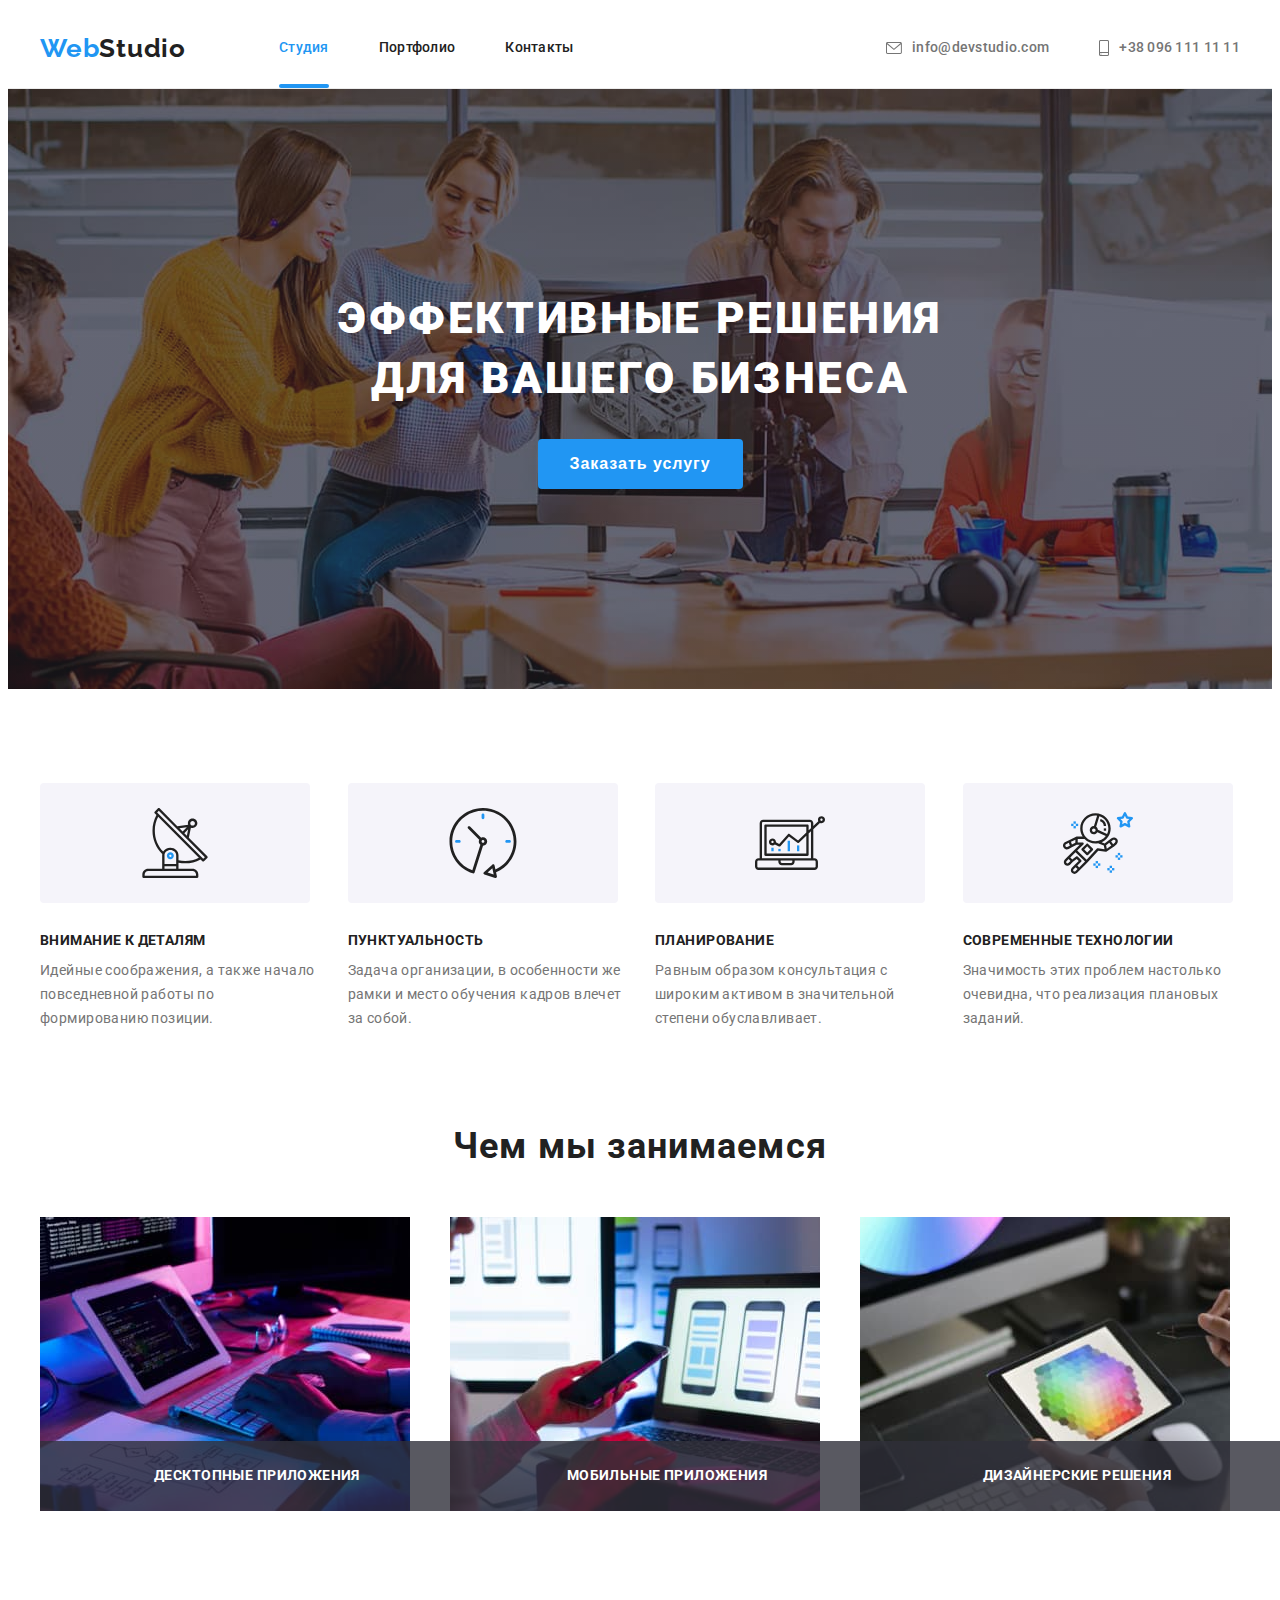
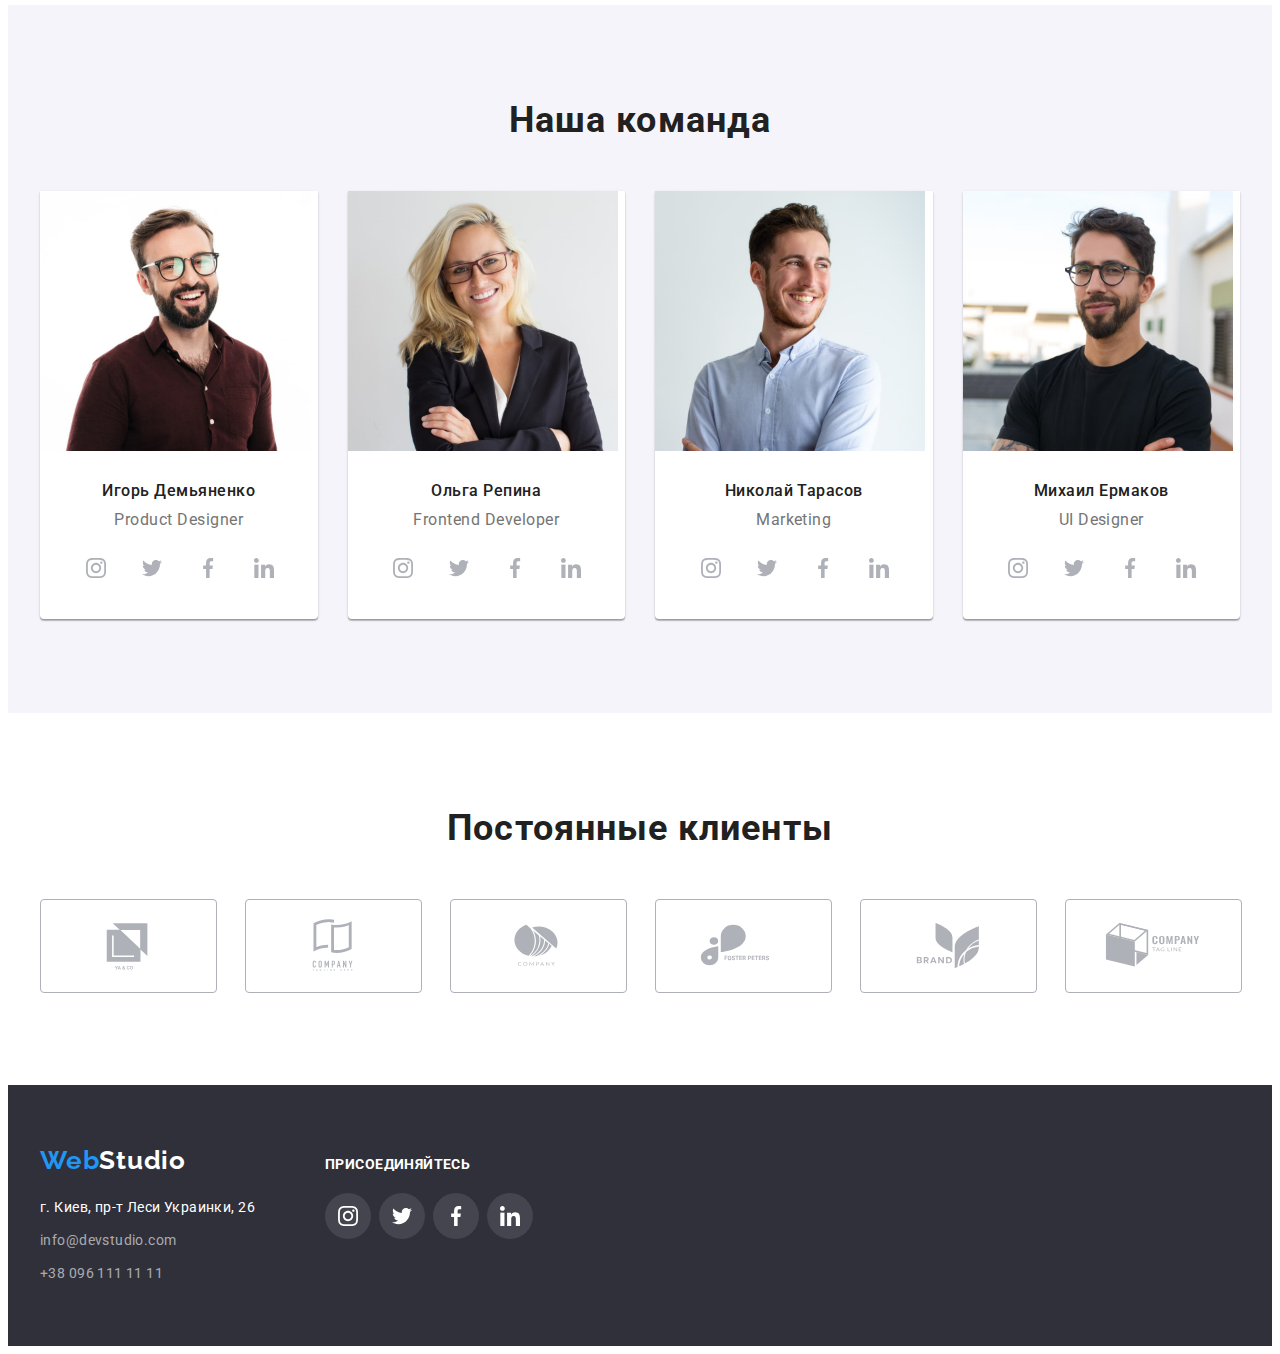
==== commit ccb1cead: "commit" ====
--- a/index.html
+++ b/index.html
@@ -386,63 +386,61 @@
     <!--____________________________ Футер ___________________________________-->
     <footer class="footer">
       <div class="container footer-container">
-        <div class="footer-contacts-info">
-          <div class="footer-content">
-            <a href="./index.html" class="logo link"
-              >Web<span class="text-white">Studio</span></a
-            >
-            <address class="footer-address">
-              г. Киев, пр-т Леси Украинки, 26
-              <ul class="footer-address-list list">
-                <li class="footer-address-item">
-                  <a
-                    href="mailto:info@devstudio.com"
-                    class="footer-address-link link"
-                    >info@devstudio.com</a
-                  >
-                </li>
-                <li class="footer-address-item">
-                  <a href="tel:+380961111111" class="footer-address-link link"
-                    >+38 096 111 11 11</a
-                  >
-                </li>
-              </ul>
-            </address>
-          </div>
-
-          <div class="footer-subscribe">
-            <b class="subscrible-title">Присоединяйтесь</b>
-            <ul class="card-set soc-list list">
-              <li class="card-set-item soc-item">
-                <a href="" class="soc-link link">
-                  <svg class="icon item-icon" width="20" height="20">
-                    <use href="./images/icon.svg#icon-instagram"></use>
-                  </svg>
-                </a>
+        <div class="footer-content">
+          <a href="./index.html" class="logo link"
+            >Web<span class="text-white">Studio</span></a
+          >
+          <address class="footer-address">
+            г. Киев, пр-т Леси Украинки, 26
+            <ul class="footer-address-list list">
+              <li class="footer-address-item">
+                <a
+                  href="mailto:info@devstudio.com"
+                  class="footer-address-link link"
+                  >info@devstudio.com</a
+                >
               </li>
-              <li class="card-set-item soc-item">
-                <a href="" class="soc-link link">
-                  <svg class="icon item-icon" width="20" height="20">
-                    <use href="./images/icon.svg#icon-twitter"></use>
-                  </svg>
-                </a>
-              </li>
-              <li class="card-set-item soc-item">
-                <a href="" class="soc-link link">
-                  <svg class="icon item-icon" width="20" height="20">
-                    <use href="./images/icon.svg#icon-facebook"></use>
-                  </svg>
-                </a>
-              </li>
-              <li class="card-set-item soc-item">
-                <a href="" class="soc-link link">
-                  <svg class="icon item-icon" width="20" height="20">
-                    <use href="./images/icon.svg#icon-linkedin"></use>
-                  </svg>
-                </a>
+              <li class="footer-address-item">
+                <a href="tel:+380961111111" class="footer-address-link link"
+                  >+38 096 111 11 11</a
+                >
               </li>
             </ul>
-          </div>
+          </address>
+        </div>
+
+        <div class="footer-subscribe">
+          <b class="subscrible-title">Присоединяйтесь</b>
+          <ul class="card-set soc-list list">
+            <li class="card-set-item soc-item">
+              <a href="" class="soc-link link">
+                <svg class="icon item-icon" width="20" height="20">
+                  <use href="./images/icon.svg#icon-instagram"></use>
+                </svg>
+              </a>
+            </li>
+            <li class="card-set-item soc-item">
+              <a href="" class="soc-link link">
+                <svg class="icon item-icon" width="20" height="20">
+                  <use href="./images/icon.svg#icon-twitter"></use>
+                </svg>
+              </a>
+            </li>
+            <li class="card-set-item soc-item">
+              <a href="" class="soc-link link">
+                <svg class="icon item-icon" width="20" height="20">
+                  <use href="./images/icon.svg#icon-facebook"></use>
+                </svg>
+              </a>
+            </li>
+            <li class="card-set-item soc-item">
+              <a href="" class="soc-link link">
+                <svg class="icon item-icon" width="20" height="20">
+                  <use href="./images/icon.svg#icon-linkedin"></use>
+                </svg>
+              </a>
+            </li>
+          </ul>
         </div>
       </div>
     </footer>
--- a/css/styles.css
+++ b/css/styles.css
@@ -311,14 +311,14 @@
   display: flex;
   align-items: center;
   justify-content: center;
+  width: 270px;
+  height: 120px;
   margin-bottom: 30px;
   background-color: var(--secondary-bg-color);
   border-radius: 4px;
 }
 
 .features-icon {
-  margin-bottom: 25px;
-  margin-top: 25px;
   fill: var(--title-text-color);
 }
 
@@ -452,9 +452,6 @@
 
 .footer-container {
   display: flex;
-}
-
-.footer-contacts-info {
   display: flex;
   align-items: baseline;
 }
